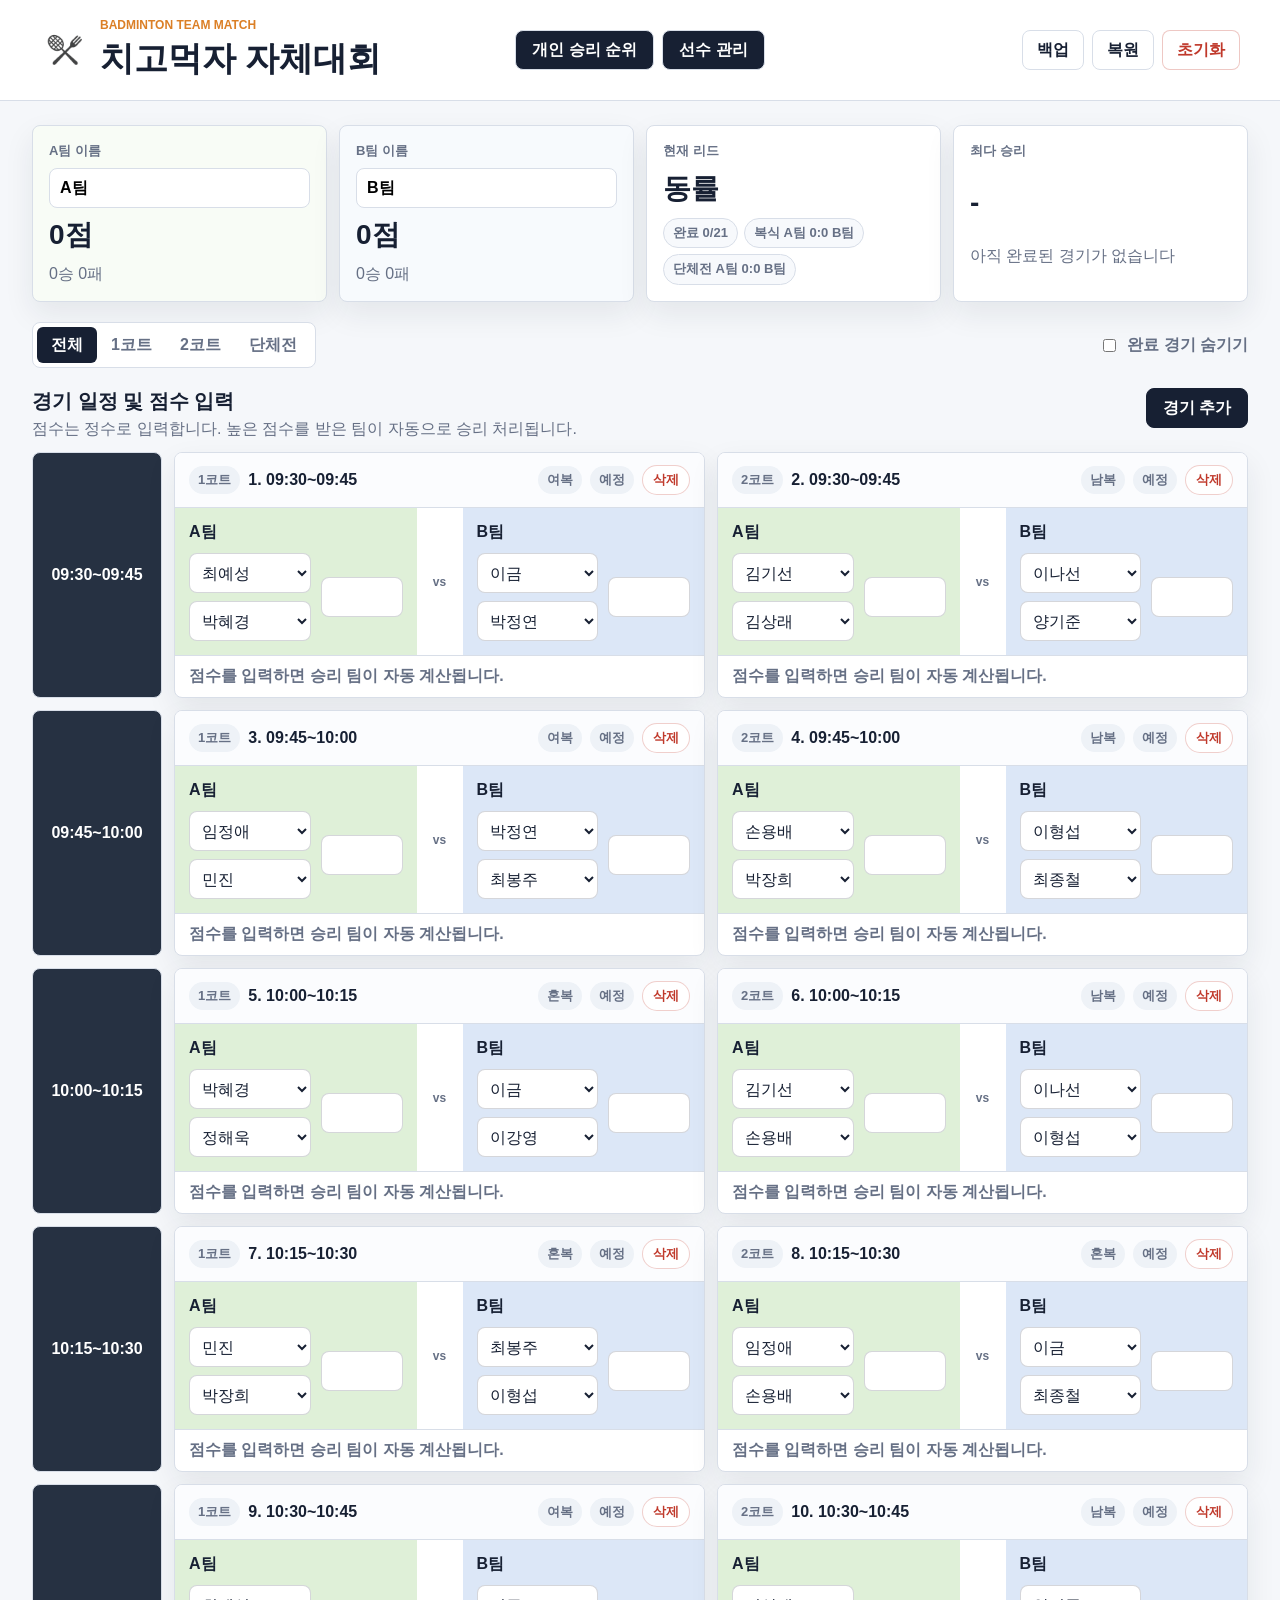
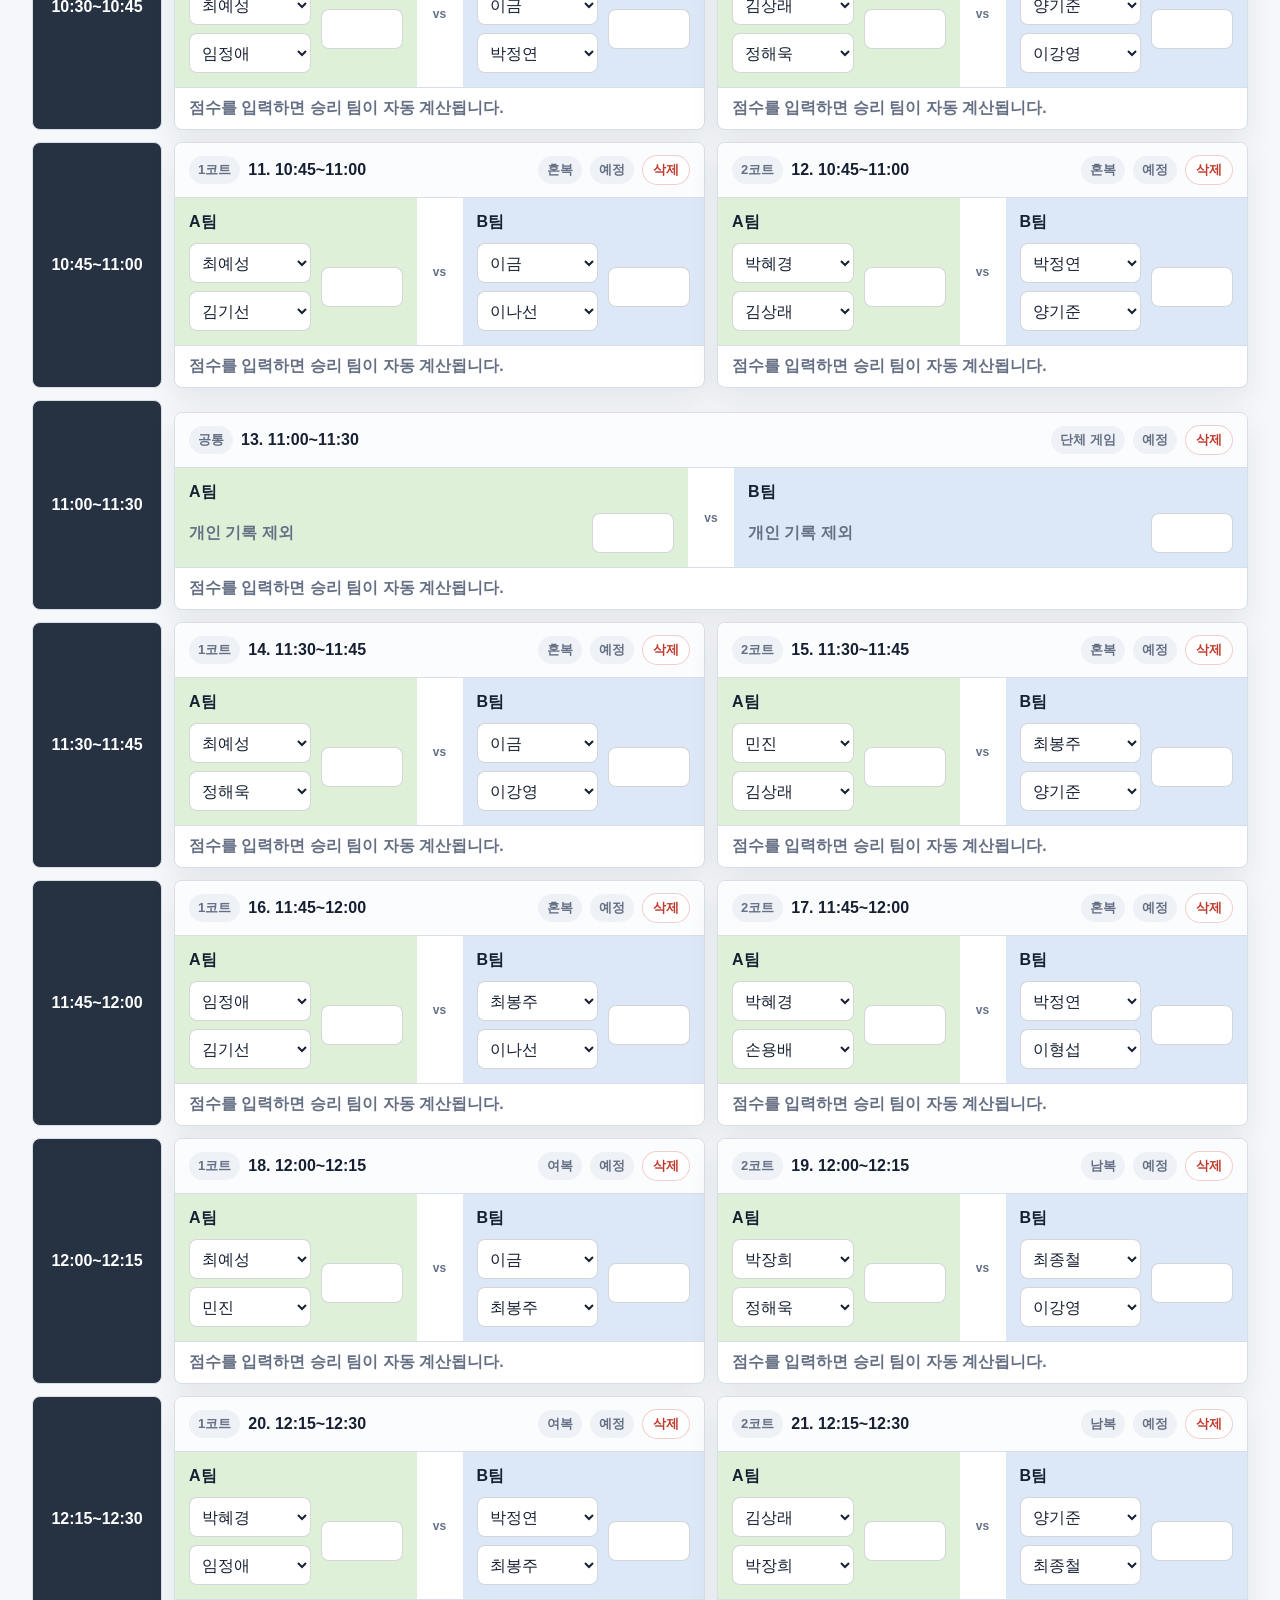
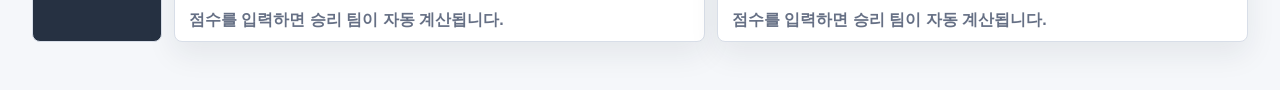
==== index.html @ 8991a635 "현재 리드 문구 수정" ====
<!doctype html>
<html lang="ko">
  <head>
    <meta charset="UTF-8" />
    <meta name="viewport" content="width=device-width, initial-scale=1.0" />
    <title>치고먹자 자체대회</title>
    <link rel="stylesheet" href="./styles.css" />
  </head>
  <body>
    <header class="app-header">
      <div class="brand-block">
        <img class="brand-logo" src="./assets/chigomeokja.png" alt="" />
        <div>
          <p class="eyebrow">Badminton Team Match</p>
          <h1>치고먹자 자체대회</h1>
        </div>
      </div>
      <nav class="header-nav" aria-label="보조 메뉴">
        <button type="button" class="nav-button" data-modal-target="rankingModal">개인 승리 순위</button>
        <button type="button" class="nav-button" data-modal-target="playersModal">선수 관리</button>
      </nav>
      <div class="header-actions">
        <button type="button" class="ghost-button" id="exportButton">백업</button>
        <label class="ghost-button file-button">
          복원
          <input type="file" id="importInput" accept="application/json" />
        </label>
        <button type="button" class="danger-button" id="resetButton">초기화</button>
      </div>
    </header>

    <main class="app-shell">
      <section class="summary-grid" aria-label="대회 요약">
        <article class="score-panel team-a">
          <label for="teamAName">A팀 이름</label>
          <input id="teamAName" class="team-name-input" type="text" />
          <strong id="teamAScore">0점</strong>
          <span id="teamARecord">0승 0패</span>
        </article>
        <article class="score-panel team-b">
          <label for="teamBName">B팀 이름</label>
          <input id="teamBName" class="team-name-input" type="text" />
          <strong id="teamBScore">0점</strong>
          <span id="teamBRecord">0승 0패</span>
        </article>
        <article class="score-panel">
          <span class="panel-label">현재 리드</span>
          <strong id="leaderText">동률</strong>
          <div class="lead-breakdown" id="leadBreakdown">
            <span id="completedText">완료 0/21</span>
            <span id="doublesText">복식 0:0</span>
            <span id="teamGameText">단체전 0:0</span>
          </div>
        </article>
        <article class="score-panel">
          <span class="panel-label">최다 승리</span>
          <strong id="topWinnerText">-</strong>
          <span id="topWinnerDetail">아직 완료된 경기가 없습니다</span>
        </article>
      </section>

      <section class="toolbar" aria-label="일정 필터">
        <div class="segmented-control" id="courtFilter">
          <button type="button" class="active" data-filter="all">전체</button>
          <button type="button" data-filter="1">1코트</button>
          <button type="button" data-filter="2">2코트</button>
          <button type="button" data-filter="team">단체전</button>
        </div>
        <label class="toggle-row">
          <input type="checkbox" id="hideCompleted" />
          완료 경기 숨기기
        </label>
      </section>

      <section class="match-section" aria-labelledby="matchTitle">
        <div class="section-heading section-heading-row">
          <div>
            <h2 id="matchTitle">경기 일정 및 점수 입력</h2>
            <p>점수는 정수로 입력합니다. 높은 점수를 받은 팀이 자동으로 승리 처리됩니다.</p>
          </div>
          <button type="button" class="primary-button" data-modal-target="addMatchModal">경기 추가</button>
        </div>
        <div id="matchList" class="match-list"></div>
      </section>
    </main>

    <div class="modal-backdrop" id="rankingModal" aria-hidden="true">
      <section class="modal-panel" role="dialog" aria-modal="true" aria-labelledby="rankingTitle">
        <div class="modal-header">
          <div>
            <h2 id="rankingTitle">개인 승리 순위</h2>
            <p>단체전은 개인 기록에 반영하지 않습니다.</p>
          </div>
          <button type="button" class="icon-button" data-modal-close aria-label="닫기">×</button>
        </div>
        <div class="ranking-sort-bar" aria-label="개인 승리 순위 정렬">
          <button type="button" class="rank-sort-chip active" data-rank-sort="wins">승 많은순</button>
          <button type="button" class="rank-sort-chip" data-rank-sort="played">출전 많은순</button>
          <button type="button" class="rank-sort-chip" data-rank-sort="losses">패 많은순</button>
          <button type="button" class="rank-sort-chip" data-rank-sort="name">이름순</button>
        </div>
        <div class="table-wrap">
          <table>
            <thead>
              <tr>
                <th>순위</th>
                <th>선수</th>
                <th>팀</th>
                <th>출전</th>
                <th>승</th>
                <th>패</th>
                <th>승률</th>
              </tr>
            </thead>
            <tbody id="playerRanking"></tbody>
          </table>
        </div>
      </section>
    </div>

    <div class="modal-backdrop" id="playersModal" aria-hidden="true">
      <section class="modal-panel" role="dialog" aria-modal="true" aria-labelledby="playersTitle">
        <div class="modal-header">
          <div>
            <h2 id="playersTitle">선수 이름 관리</h2>
            <p>이름을 수정하면 모든 경기 일정과 랭킹에 바로 반영됩니다.</p>
          </div>
          <button type="button" class="icon-button" data-modal-close aria-label="닫기">×</button>
        </div>
        <div id="playerEditor" class="player-editor"></div>
      </section>
    </div>

    <div class="modal-backdrop" id="addMatchModal" aria-hidden="true">
      <section class="modal-panel narrow" role="dialog" aria-modal="true" aria-labelledby="addMatchTitle">
        <div class="modal-header">
          <div>
            <h2 id="addMatchTitle">경기 추가</h2>
            <p>시간을 입력하면 대진표의 해당 시간 위치에 표시됩니다.</p>
          </div>
          <button type="button" class="icon-button" data-modal-close aria-label="닫기">×</button>
        </div>
        <form id="addMatchForm" class="add-match-form">
          <fieldset class="time-fieldset">
            <legend>경기 시간</legend>
            <label>
              시작 시
              <select id="newMatchStartHour"></select>
            </label>
            <label>
              시작 분
              <select id="newMatchStartMinute"></select>
            </label>
            <label>
              경기 시간
              <select id="newMatchDuration">
                <option value="15">15분</option>
                <option value="20">20분</option>
                <option value="30">30분</option>
                <option value="45">45분</option>
                <option value="60">60분</option>
              </select>
            </label>
          </fieldset>
          <label>
            경기 구분
            <select id="newMatchKind">
              <option value="doubles">복식 경기</option>
              <option value="team">단체전</option>
            </select>
          </label>
          <label id="newMatchCourtWrap">
            코트
            <select id="newMatchCourt">
              <option value="1">1코트</option>
              <option value="2">2코트</option>
            </select>
          </label>
          <label>
            경기 유형
            <select id="newMatchType">
              <option value="남복">남복</option>
              <option value="여복">여복</option>
              <option value="혼복">혼복</option>
            </select>
          </label>
          <div class="new-match-players" id="newMatchPlayers"></div>
          <div class="form-actions">
            <button type="button" class="ghost-button" data-modal-close>취소</button>
            <button type="submit" class="primary-button">추가</button>
          </div>
        </form>
      </section>
    </div>

    <template id="matchTemplate">
      <article class="match-card">
        <div class="match-meta">
          <span class="match-id"></span>
          <strong class="match-time"></strong>
          <span class="match-type"></span>
          <span class="match-status"></span>
          <button type="button" class="match-delete-button" aria-label="경기 삭제">삭제</button>
        </div>
        <div class="match-body">
          <div class="match-team team-a-side">
            <span class="team-label"></span>
            <div class="player-selects"></div>
            <input class="score-input" type="number" min="0" inputmode="numeric" aria-label="A팀 점수" />
          </div>
          <div class="versus">vs</div>
          <div class="match-team team-b-side">
            <span class="team-label"></span>
            <div class="player-selects"></div>
            <input class="score-input" type="number" min="0" inputmode="numeric" aria-label="B팀 점수" />
          </div>
        </div>
        <div class="match-result"></div>
      </article>
    </template>

    <script src="./app.js"></script>
  </body>
</html>
---- styles.css ----
:root {
  color-scheme: light;
  --bg: #f5f7fa;
  --surface: #ffffff;
  --line: #d8dee8;
  --text: #172033;
  --muted: #667085;
  --team-a: #dff0d8;
  --team-a-strong: #2d6a3f;
  --team-b: #dce7f7;
  --team-b-strong: #285f9c;
  --accent: #db7f26;
  --danger: #c0392b;
  --shadow: 0 12px 30px rgba(23, 32, 51, 0.08);
}

* {
  box-sizing: border-box;
}

body {
  margin: 0;
  background: var(--bg);
  color: var(--text);
  font-family:
    -apple-system, BlinkMacSystemFont, "Segoe UI", "Noto Sans KR", sans-serif;
}

button,
input,
select {
  font: inherit;
}

button {
  cursor: pointer;
}

.app-header {
  position: sticky;
  top: 0;
  z-index: 10;
  display: grid;
  grid-template-columns: minmax(220px, 1fr) auto minmax(220px, 1fr);
  align-items: center;
  gap: 20px;
  padding: 18px clamp(16px, 4vw, 40px);
  background: rgba(255, 255, 255, 0.94);
  border-bottom: 1px solid var(--line);
  backdrop-filter: blur(14px);
}

.eyebrow {
  margin: 0 0 4px;
  color: var(--accent);
  font-size: 12px;
  font-weight: 800;
  letter-spacing: 0;
  text-transform: uppercase;
}

.brand-block {
  display: flex;
  align-items: center;
  gap: 12px;
  min-width: 0;
}

.brand-logo {
  width: 48px;
  height: 48px;
  flex: 0 0 auto;
  object-fit: contain;
}

h1,
h2 {
  margin: 0;
  letter-spacing: 0;
}

h1 {
  font-size: clamp(22px, 4vw, 34px);
}

h2 {
  font-size: 20px;
}

.header-actions {
  display: flex;
  flex-wrap: wrap;
  gap: 8px;
  justify-content: flex-end;
}

.header-nav {
  display: inline-flex;
  gap: 8px;
  justify-content: center;
}

.primary-button,
.nav-button {
  display: inline-flex;
  align-items: center;
  justify-content: center;
  min-height: 40px;
  padding: 0 16px;
  border: 1px solid var(--line);
  border-radius: 8px;
  background: var(--text);
  color: #fff;
  font-weight: 800;
}

.primary-button {
  border: 1px solid var(--text);
}

.ghost-button,
.danger-button {
  display: inline-flex;
  align-items: center;
  justify-content: center;
  min-height: 40px;
  padding: 0 14px;
  border-radius: 8px;
  border: 1px solid var(--line);
  background: var(--surface);
  color: var(--text);
  font-weight: 700;
}

.danger-button {
  border-color: rgba(192, 57, 43, 0.28);
  color: var(--danger);
}

.file-button input {
  display: none;
}

.app-shell {
  width: min(1280px, 100%);
  margin: 0 auto;
  padding: 24px clamp(14px, 3vw, 32px) 48px;
}

.summary-grid {
  display: grid;
  grid-template-columns: repeat(4, minmax(0, 1fr));
  gap: 12px;
}

.score-panel {
  background: var(--surface);
  border: 1px solid var(--line);
  border-radius: 8px;
  box-shadow: var(--shadow);
}

.score-panel {
  display: grid;
  gap: 8px;
  padding: 16px;
}

.score-panel.team-a {
  background: linear-gradient(0deg, rgba(255, 255, 255, 0.78), rgba(255, 255, 255, 0.78)), var(--team-a);
}

.score-panel.team-b {
  background: linear-gradient(0deg, rgba(255, 255, 255, 0.78), rgba(255, 255, 255, 0.78)), var(--team-b);
}

.score-panel label,
.panel-label {
  color: var(--muted);
  font-size: 13px;
  font-weight: 800;
}

.score-panel strong {
  font-size: 28px;
}

.score-panel span {
  color: var(--muted);
  line-height: 1.45;
}

.lead-breakdown {
  display: flex;
  flex-wrap: wrap;
  gap: 6px;
}

.lead-breakdown span {
  display: inline-flex;
  align-items: center;
  min-height: 30px;
  padding: 0 9px;
  border: 1px solid var(--line);
  border-radius: 999px;
  background: #f7f9fc;
  color: var(--muted);
  font-size: 13px;
  font-weight: 900;
  white-space: nowrap;
}

.team-name-input {
  width: 100%;
  min-height: 40px;
  padding: 0 10px;
  border: 1px solid var(--line);
  border-radius: 8px;
  background: #fff;
  font-weight: 800;
}

.toolbar {
  display: flex;
  align-items: center;
  justify-content: space-between;
  gap: 12px;
  margin: 20px 0;
}

.segmented-control {
  display: inline-flex;
  padding: 4px;
  border: 1px solid var(--line);
  border-radius: 8px;
  background: var(--surface);
}

.segmented-control button {
  min-height: 36px;
  padding: 0 14px;
  border: 0;
  border-radius: 6px;
  background: transparent;
  color: var(--muted);
  font-weight: 800;
}

.segmented-control button.active {
  background: var(--text);
  color: #fff;
}

.toggle-row {
  display: inline-flex;
  align-items: center;
  gap: 8px;
  color: var(--muted);
  font-weight: 700;
}

.match-section {
  margin-top: 16px;
}

.section-heading {
  margin-bottom: 12px;
}

.section-heading-row {
  display: flex;
  align-items: flex-start;
  justify-content: space-between;
  gap: 16px;
}

.section-heading p {
  margin: 4px 0 0;
  color: var(--muted);
}

.match-list {
  display: grid;
  gap: 12px;
}

.time-group {
  display: grid;
  grid-template-columns: 130px minmax(0, 1fr);
  gap: 12px;
  align-items: stretch;
}

.time-heading {
  display: flex;
  align-items: center;
  justify-content: center;
  min-height: 100%;
  padding: 12px;
  border: 1px solid var(--line);
  border-radius: 8px;
  background: #263142;
  color: #fff;
  font-weight: 900;
  text-align: center;
}

.court-grid {
  display: grid;
  grid-template-columns: repeat(2, minmax(0, 1fr));
  gap: 12px;
}

.court-slot {
  display: grid;
  gap: 12px;
  align-content: start;
}

.span-courts {
  grid-column: 1 / -1;
}

.match-card {
  overflow: hidden;
  background: var(--surface);
  border: 1px solid var(--line);
  border-radius: 8px;
  box-shadow: var(--shadow);
}

.match-meta {
  display: flex;
  align-items: center;
  gap: 8px;
  padding: 12px 14px;
  border-bottom: 1px solid var(--line);
  background: #fbfcfe;
}

.match-id,
.match-type,
.match-status {
  display: inline-flex;
  align-items: center;
  min-height: 28px;
  padding: 0 9px;
  border-radius: 999px;
  background: #eef2f7;
  color: var(--muted);
  font-size: 13px;
  font-weight: 800;
}

.match-time {
  margin-right: auto;
  min-width: 0;
}

.match-status.done {
  background: #e8f5ed;
  color: #217345;
}

.match-status.tie {
  background: #fff3d6;
  color: #8b5b00;
}

.match-delete-button {
  min-height: 30px;
  padding: 0 10px;
  border: 1px solid rgba(192, 57, 43, 0.24);
  border-radius: 999px;
  background: #fff;
  color: var(--danger);
  font-size: 13px;
  font-weight: 900;
}

.match-body {
  display: grid;
  grid-template-columns: minmax(0, 1fr) auto minmax(0, 1fr);
  align-items: stretch;
}

.match-team {
  display: grid;
  grid-template-columns: minmax(0, 1fr) 82px;
  gap: 10px;
  align-items: center;
  padding: 14px;
}

.team-a-side {
  background: var(--team-a);
}

.team-b-side {
  background: var(--team-b);
}

.team-label {
  grid-column: 1 / -1;
  font-weight: 900;
}

.player-selects {
  display: grid;
  grid-template-columns: 1fr;
  gap: 8px;
}

.player-selects.empty {
  color: var(--muted);
  font-weight: 700;
}

select,
.score-input,
.player-name-input {
  width: 100%;
  min-height: 40px;
  border: 1px solid rgba(23, 32, 51, 0.18);
  border-radius: 8px;
  background: #fff;
  color: var(--text);
}

select {
  padding: 0 8px;
  min-width: 0;
}

.score-input {
  padding: 0 8px;
  text-align: center;
  font-size: 19px;
  font-weight: 900;
}

.versus {
  display: grid;
  place-items: center;
  min-width: 46px;
  background: #fff;
  color: var(--muted);
  font-size: 12px;
  font-weight: 900;
}

.match-result {
  padding: 10px 14px;
  border-top: 1px solid var(--line);
  color: var(--muted);
  font-weight: 800;
}

.table-wrap {
  overflow-x: auto;
}

table {
  width: 100%;
  border-collapse: collapse;
}

th,
td {
  padding: 10px 8px;
  border-bottom: 1px solid var(--line);
  text-align: left;
  white-space: nowrap;
}

th {
  color: var(--muted);
  font-size: 13px;
}

.player-editor {
  display: grid;
  gap: 10px;
}

.player-editor-heading,
.player-pair-row {
  display: grid;
  grid-template-columns: minmax(0, 1fr) minmax(0, 1fr) 38px;
  gap: 10px;
  align-items: center;
}

.player-editor-heading h3 {
  margin: 0;
  font-size: 16px;
}

.player-control {
  display: grid;
  grid-template-columns: minmax(0, 1fr) auto;
  gap: 8px;
  align-items: center;
}

.player-control.empty {
  min-height: 40px;
  padding: 0 10px;
  border: 1px dashed var(--line);
  border-radius: 8px;
  color: var(--muted);
  font-weight: 700;
}

.gender-radio-group {
  display: flex;
  gap: 4px;
  padding: 3px;
  border: 1px solid var(--line);
  border-radius: 8px;
  background: #f7f9fc;
}

.gender-radio {
  position: relative;
  display: inline-flex;
  align-items: center;
  justify-content: center;
  min-width: 38px;
  min-height: 32px;
  border-radius: 6px;
  color: var(--muted);
  font-size: 13px;
  font-weight: 900;
}

.gender-radio input {
  position: absolute;
  inset: 0;
  opacity: 0;
  cursor: pointer;
}

.gender-radio.checked {
  background: var(--text);
  color: #fff;
}

.player-name-input {
  padding: 0 10px;
}

.round-action-button {
  display: inline-flex;
  align-items: center;
  justify-content: center;
  width: 34px;
  height: 34px;
  border: 1px solid var(--line);
  border-radius: 999px;
  background: var(--text);
  color: #fff;
  font-size: 22px;
  font-weight: 700;
  line-height: 1;
}

.round-action-button.delete {
  background: #fff;
  color: var(--danger);
  border-color: rgba(192, 57, 43, 0.32);
}

.winner-a .team-a-side,
.winner-b .team-b-side {
  box-shadow: inset 0 0 0 3px rgba(219, 127, 38, 0.7);
}

.modal-backdrop {
  position: fixed;
  inset: 0;
  z-index: 30;
  display: none;
  align-items: center;
  justify-content: center;
  padding: 20px;
  background: rgba(23, 32, 51, 0.48);
}

.modal-backdrop.open {
  display: flex;
}

.modal-panel {
  width: min(1040px, 100%);
  max-height: min(760px, calc(100vh - 40px));
  overflow: auto;
  padding: 18px;
  border: 1px solid var(--line);
  border-radius: 8px;
  background: var(--surface);
  box-shadow: 0 24px 80px rgba(23, 32, 51, 0.28);
}

.modal-panel.narrow {
  width: min(620px, 100%);
}

.modal-header {
  display: flex;
  align-items: flex-start;
  justify-content: space-between;
  gap: 16px;
  margin-bottom: 14px;
}

.modal-header p {
  margin: 4px 0 0;
  color: var(--muted);
}

.ranking-sort-bar {
  display: flex;
  flex-wrap: wrap;
  gap: 8px;
  margin-bottom: 14px;
}

.rank-sort-chip {
  display: inline-flex;
  align-items: center;
  justify-content: center;
  min-height: 44px;
  padding: 0 14px;
  border: 1px solid var(--line);
  border-radius: 8px;
  background: #fff;
  color: var(--muted);
  font-weight: 900;
}

.rank-sort-chip.active {
  border-color: var(--text);
  background: var(--text);
  color: #fff;
}

.icon-button {
  display: inline-flex;
  align-items: center;
  justify-content: center;
  width: 40px;
  height: 40px;
  flex: 0 0 auto;
  border: 1px solid var(--line);
  border-radius: 8px;
  background: #fff;
  color: var(--text);
  font-size: 26px;
  font-weight: 500;
  line-height: 1;
}

.add-match-form {
  display: grid;
  gap: 14px;
}

.add-match-form label {
  display: grid;
  gap: 6px;
  color: var(--muted);
  font-size: 13px;
  font-weight: 900;
}

.time-fieldset {
  display: grid;
  grid-template-columns: repeat(3, minmax(0, 1fr));
  gap: 10px;
  margin: 0;
  padding: 12px;
  border: 1px solid var(--line);
  border-radius: 8px;
}

.time-fieldset legend {
  padding: 0 6px;
  color: var(--muted);
  font-size: 13px;
  font-weight: 900;
}

.add-match-form input,
.add-match-form select {
  min-height: 42px;
  padding: 0 10px;
}

.new-match-players {
  display: grid;
  gap: 12px;
  color: var(--muted);
  font-weight: 800;
}

.new-match-player-group {
  display: grid;
  grid-template-columns: 70px minmax(0, 1fr) minmax(0, 1fr);
  gap: 8px;
  align-items: center;
}

.new-match-player-group strong {
  color: var(--text);
}

.form-actions {
  display: flex;
  justify-content: flex-end;
  gap: 8px;
  padding-top: 4px;
}

@media (max-width: 980px) {
  .app-header,
  .toolbar {
    align-items: stretch;
    flex-direction: column;
  }

  .header-actions {
    justify-content: flex-start;
  }

  .header-nav {
    justify-content: flex-start;
  }

  .brand-logo {
    width: 42px;
    height: 42px;
  }

  .section-heading-row {
    align-items: stretch;
    flex-direction: column;
  }

  .summary-grid {
    grid-template-columns: 1fr;
  }

  .match-body {
    grid-template-columns: 1fr;
  }

  .court-grid {
    grid-template-columns: 1fr;
  }

  .versus {
    min-height: 32px;
  }
}

@media (max-width: 640px) {
  .segmented-control {
    display: grid;
    grid-template-columns: repeat(2, minmax(0, 1fr));
    width: 100%;
  }

  .match-meta {
    align-items: flex-start;
    flex-wrap: wrap;
  }

  .match-time {
    width: 100%;
  }

  .match-team {
    grid-template-columns: 1fr;
  }

  .player-selects {
    grid-template-columns: 1fr;
  }

  .player-editor-heading,
  .player-pair-row,
  .player-control {
    grid-template-columns: 1fr;
  }

  .gender-radio-group {
    width: max-content;
  }

  .new-match-player-group {
    grid-template-columns: 1fr;
  }

  .time-fieldset {
    grid-template-columns: 1fr;
  }

  .time-group {
    grid-template-columns: 1fr;
  }

  .time-heading {
    min-height: 44px;
  }

  .court-grid {
    grid-template-columns: 1fr;
  }
}
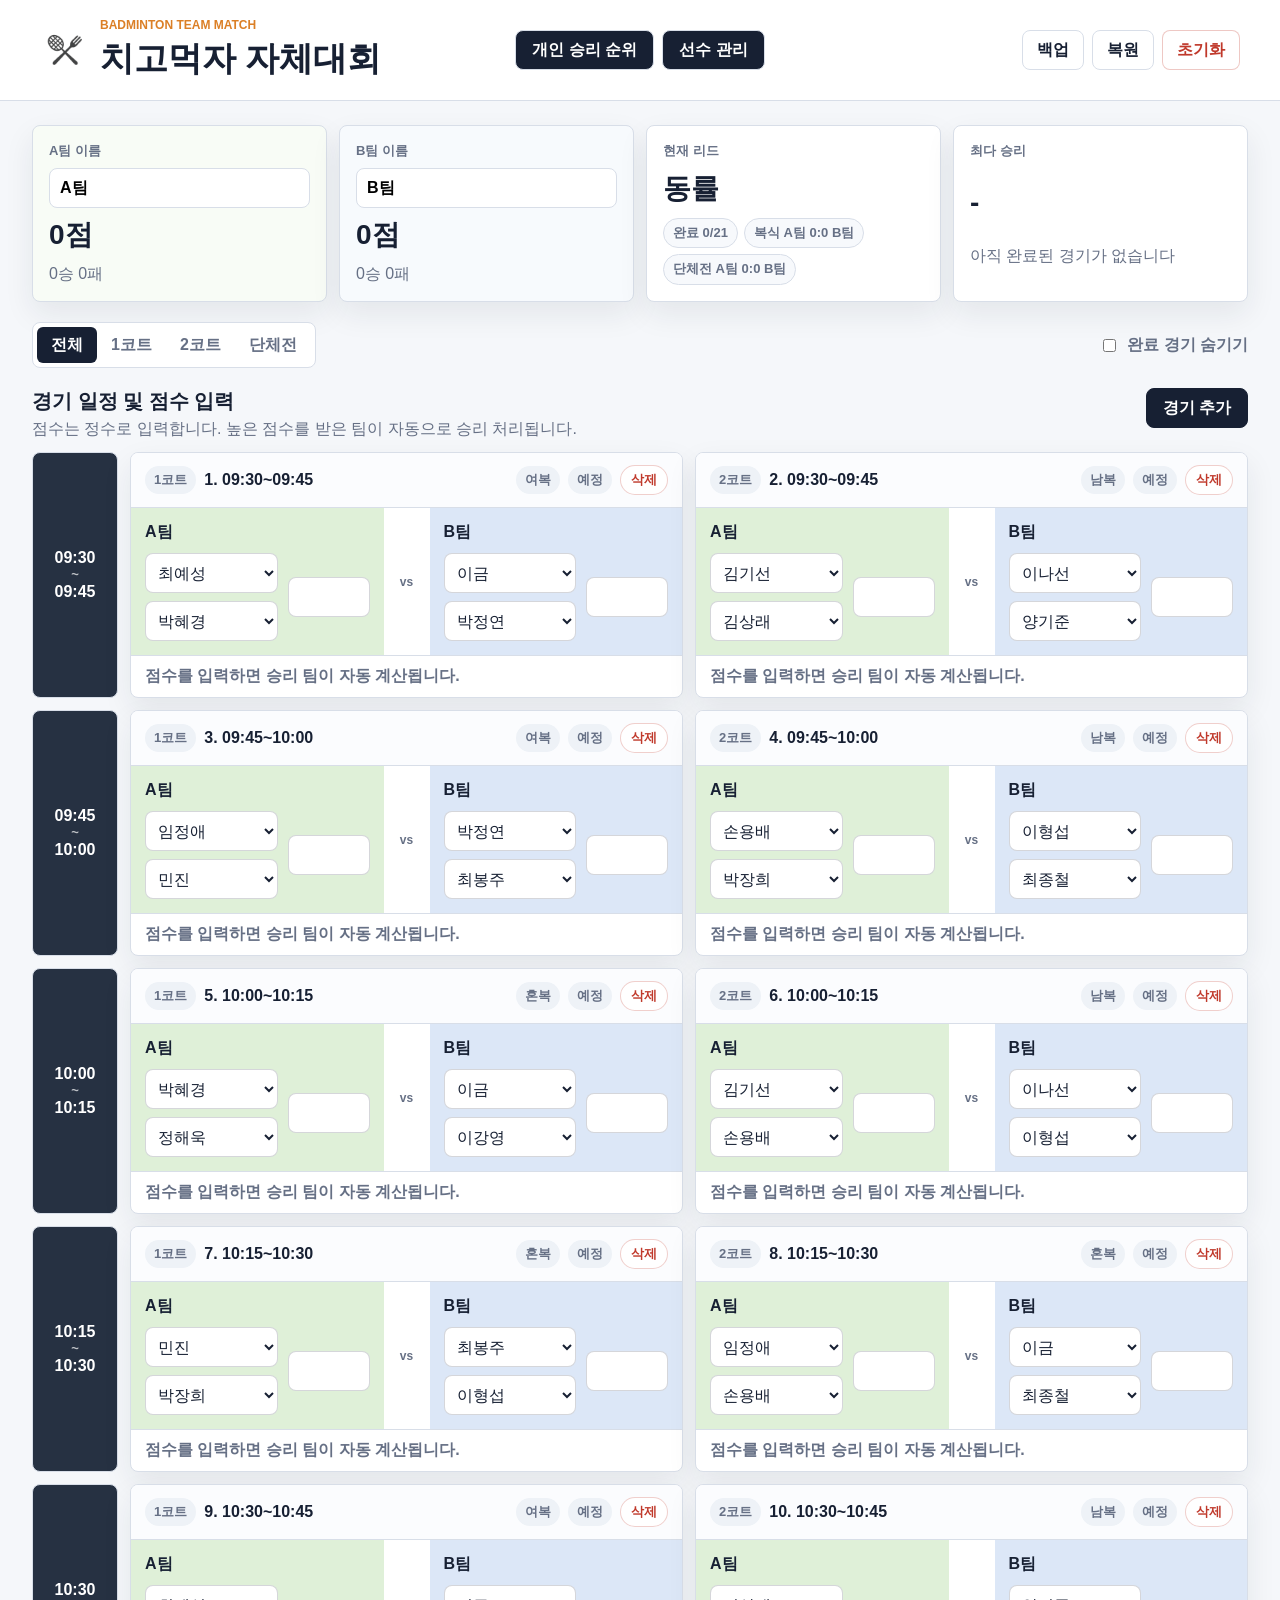
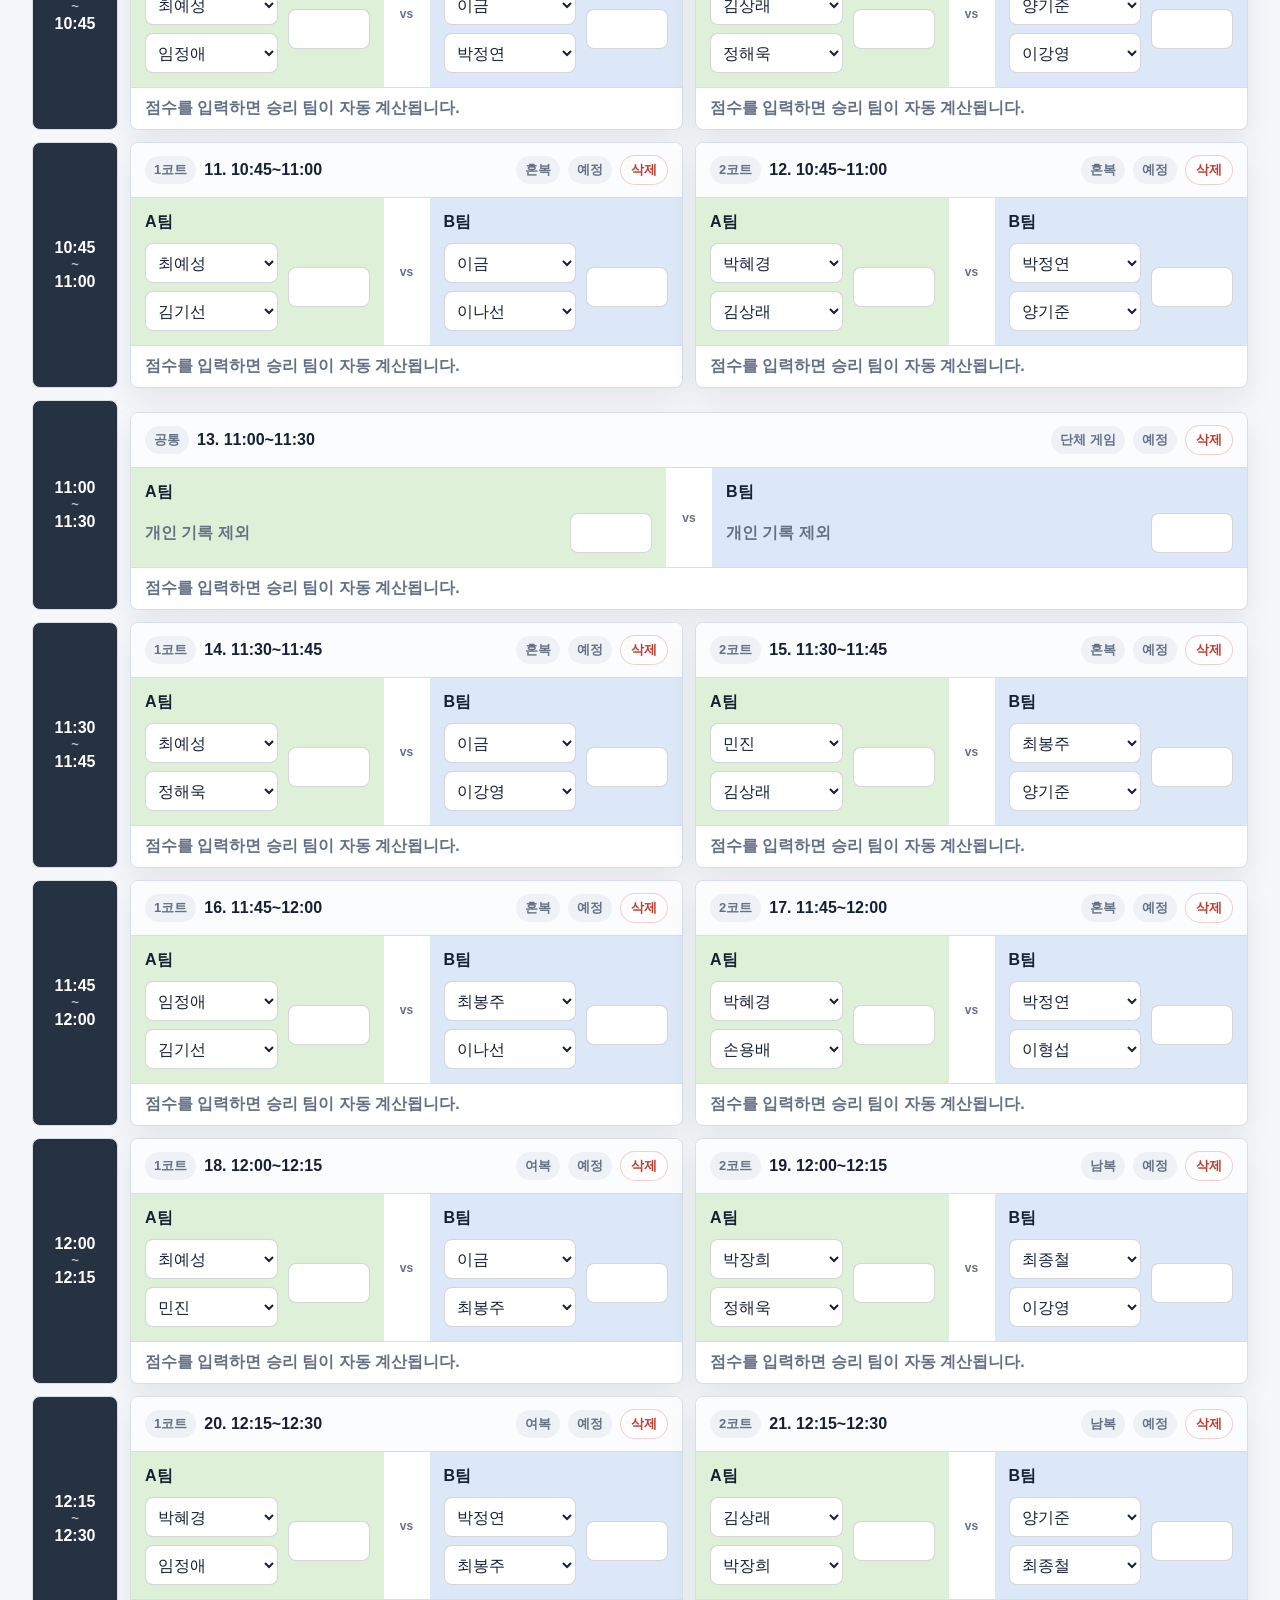
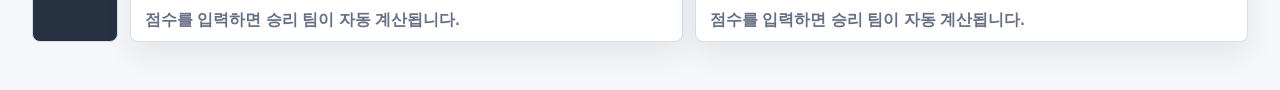
==== commit 98461432: "모바일 버전 수정" ====
--- a/index.html
+++ b/index.html
@@ -20,12 +20,24 @@
         <button type="button" class="nav-button" data-modal-target="playersModal">선수 관리</button>
       </nav>
       <div class="header-actions">
-        <button type="button" class="ghost-button" id="exportButton">백업</button>
-        <label class="ghost-button file-button">
-          복원
-          <input type="file" id="importInput" accept="application/json" />
-        </label>
-        <button type="button" class="danger-button" id="resetButton">초기화</button>
+        <button
+          type="button"
+          class="menu-button"
+          id="actionsMenuButton"
+          aria-label="관리 메뉴 열기"
+          aria-expanded="false"
+          aria-controls="actionsMenu"
+        >
+          ☰
+        </button>
+        <div class="action-menu" id="actionsMenu">
+          <button type="button" class="ghost-button" id="exportButton">백업</button>
+          <label class="ghost-button file-button">
+            복원
+            <input type="file" id="importInput" accept="application/json" />
+          </label>
+          <button type="button" class="danger-button" id="resetButton">초기화</button>
+        </div>
       </div>
     </header>
 
--- a/styles.css
+++ b/styles.css
@@ -88,10 +88,33 @@
 }
 
 .header-actions {
+  position: relative;
   display: flex;
   flex-wrap: wrap;
   gap: 8px;
   justify-content: flex-end;
+}
+
+.action-menu {
+  display: flex;
+  flex-wrap: wrap;
+  gap: 8px;
+  justify-content: flex-end;
+}
+
+.menu-button {
+  display: none;
+  align-items: center;
+  justify-content: center;
+  width: 44px;
+  height: 44px;
+  border: 1px solid var(--line);
+  border-radius: 8px;
+  background: var(--surface);
+  color: var(--text);
+  font-size: 24px;
+  font-weight: 900;
+  line-height: 1;
 }
 
 .header-nav {
@@ -286,23 +309,34 @@
 
 .time-group {
   display: grid;
-  grid-template-columns: 130px minmax(0, 1fr);
+  grid-template-columns: 86px minmax(0, 1fr);
   gap: 12px;
   align-items: stretch;
 }
 
 .time-heading {
   display: flex;
+  flex-direction: column;
   align-items: center;
   justify-content: center;
   min-height: 100%;
-  padding: 12px;
+  padding: 10px 6px;
   border: 1px solid var(--line);
   border-radius: 8px;
   background: #263142;
   color: #fff;
   font-weight: 900;
+  line-height: 1.15;
   text-align: center;
+}
+
+.time-heading span {
+  display: inline-block;
+}
+
+.time-separator {
+  color: rgba(255, 255, 255, 0.7);
+  font-size: 13px;
 }
 
 .court-grid {
@@ -723,18 +757,73 @@
 }
 
 @media (max-width: 980px) {
-  .app-header,
+  .app-header {
+    grid-template-columns: minmax(0, 1fr) auto;
+    align-items: center;
+    gap: 12px;
+  }
+
+  .brand-block {
+    grid-column: 1;
+    grid-row: 1;
+    min-width: 0;
+  }
+
   .toolbar {
     align-items: stretch;
     flex-direction: column;
   }
 
   .header-actions {
-    justify-content: flex-start;
+    grid-column: 2;
+    grid-row: 1;
+    justify-content: flex-end;
+    align-self: center;
+    justify-self: end;
+  }
+
+  .menu-button {
+    display: inline-flex;
+  }
+
+  .action-menu {
+    position: absolute;
+    top: calc(100% + 8px);
+    right: 0;
+    z-index: 40;
+    display: none;
+    width: min(220px, calc(100vw - 28px));
+    padding: 8px;
+    border: 1px solid var(--line);
+    border-radius: 8px;
+    background: var(--surface);
+    box-shadow: var(--shadow);
+  }
+
+  .action-menu.open {
+    display: grid;
+    gap: 8px;
   }
 
   .header-nav {
-    justify-content: flex-start;
+    grid-column: 1 / -1;
+    grid-row: 2;
+    display: grid;
+    grid-template-columns: repeat(2, minmax(0, 1fr));
+    justify-content: stretch;
+  }
+
+  .nav-button,
+  .ghost-button,
+  .danger-button {
+    width: 100%;
+    min-width: 0;
+    white-space: nowrap;
+  }
+
+  .action-menu .ghost-button,
+  .action-menu .danger-button {
+    justify-content: center;
   }
 
   .brand-logo {
@@ -748,11 +837,7 @@
   }
 
   .summary-grid {
-    grid-template-columns: 1fr;
-  }
-
-  .match-body {
-    grid-template-columns: 1fr;
+    grid-template-columns: repeat(2, minmax(0, 1fr));
   }
 
   .court-grid {
@@ -765,12 +850,28 @@
 }
 
 @media (max-width: 640px) {
+  .app-header {
+    padding: 14px;
+  }
+
+  .nav-button,
+  .ghost-button,
+  .danger-button {
+    min-height: 42px;
+    padding: 0 8px;
+    font-size: 14px;
+  }
+
   .segmented-control {
     display: grid;
     grid-template-columns: repeat(2, minmax(0, 1fr));
     width: 100%;
   }
 
+  .summary-grid {
+    grid-template-columns: 1fr;
+  }
+
   .match-meta {
     align-items: flex-start;
     flex-wrap: wrap;
@@ -807,14 +908,39 @@
   }
 
   .time-group {
-    grid-template-columns: 1fr;
+    grid-template-columns: 74px minmax(0, 1fr);
   }
 
   .time-heading {
-    min-height: 44px;
+    min-height: 100%;
+    padding: 10px 6px;
   }
 
   .court-grid {
     grid-template-columns: 1fr;
   }
-}
+
+  .match-body {
+    grid-template-columns: minmax(0, 1fr) 30px minmax(0, 1fr);
+  }
+
+  .match-team {
+    grid-template-columns: minmax(0, 1fr);
+    padding: 12px;
+  }
+
+  .match-team select,
+  .match-team .score-input {
+    min-height: 38px;
+    font-size: 14px;
+  }
+
+  .score-input {
+    text-align: left;
+  }
+
+  .versus {
+    min-width: 30px;
+    min-height: auto;
+  }
+}
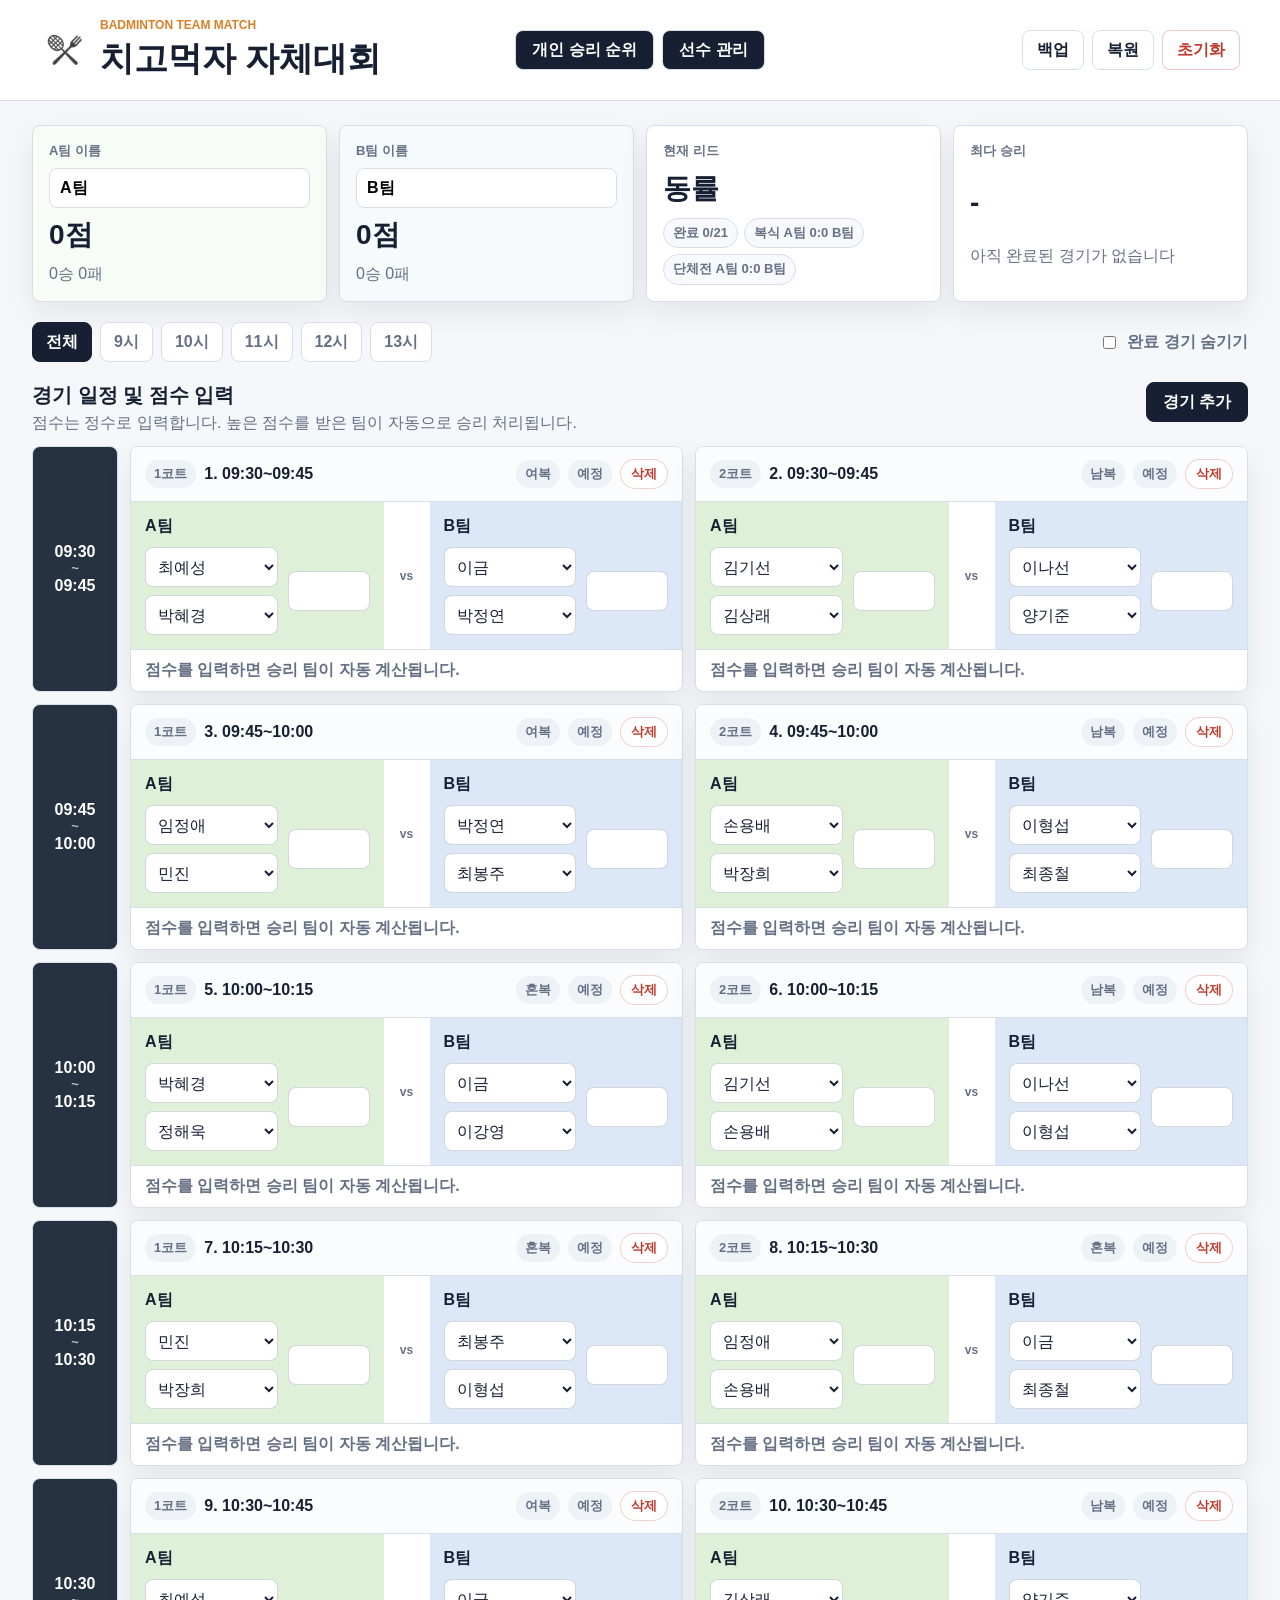
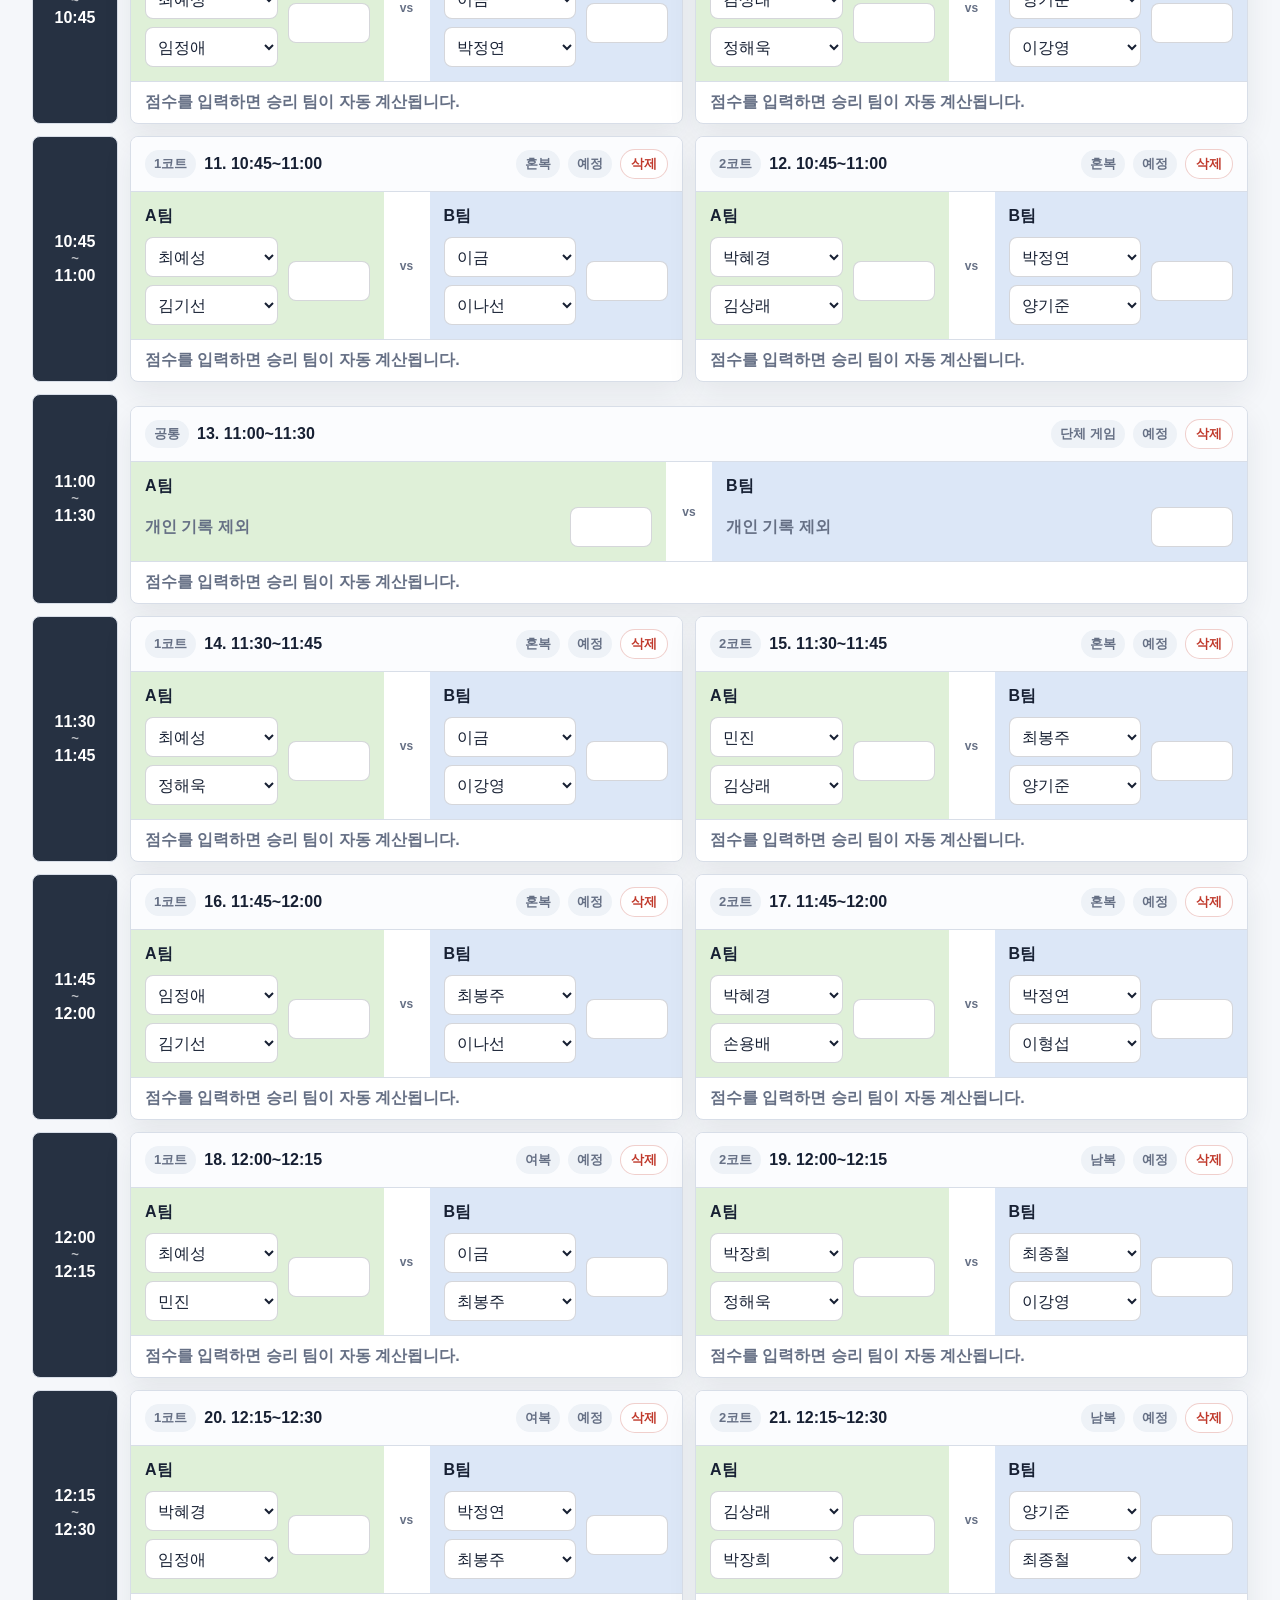
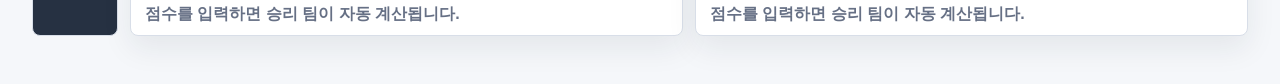
==== commit 2f144102: "필터링 수정 및 하나의 파일로 합친 버전추가" ====
--- a/index.html
+++ b/index.html
@@ -4,7 +4,7 @@
     <meta charset="UTF-8" />
     <meta name="viewport" content="width=device-width, initial-scale=1.0" />
     <title>치고먹자 자체대회</title>
-    <link rel="stylesheet" href="./styles.css" />
+    <link rel="stylesheet" href="./styles.css?v=20260619-1" />
   </head>
   <body>
     <header class="app-header">
@@ -72,11 +72,31 @@
       </section>
 
       <section class="toolbar" aria-label="일정 필터">
-        <div class="segmented-control" id="courtFilter">
-          <button type="button" class="active" data-filter="all">전체</button>
-          <button type="button" data-filter="1">1코트</button>
-          <button type="button" data-filter="2">2코트</button>
-          <button type="button" data-filter="team">단체전</button>
+        <div class="time-filter" id="timeFilter" aria-label="시간대 필터">
+          <label class="time-filter-chip">
+            <input type="checkbox" value="all" checked />
+            전체
+          </label>
+          <label class="time-filter-chip">
+            <input type="checkbox" value="9" />
+            9시
+          </label>
+          <label class="time-filter-chip">
+            <input type="checkbox" value="10" />
+            10시
+          </label>
+          <label class="time-filter-chip">
+            <input type="checkbox" value="11" />
+            11시
+          </label>
+          <label class="time-filter-chip">
+            <input type="checkbox" value="12" />
+            12시
+          </label>
+          <label class="time-filter-chip">
+            <input type="checkbox" value="13" />
+            13시
+          </label>
         </div>
         <label class="toggle-row">
           <input type="checkbox" id="hideCompleted" />
@@ -231,6 +251,6 @@
       </article>
     </template>
 
-    <script src="./app.js"></script>
+    <script src="./app.js?v=20260619-1"></script>
   </body>
 </html>
--- a/styles.css
+++ b/styles.css
@@ -251,25 +251,35 @@
   margin: 20px 0;
 }
 
-.segmented-control {
-  display: inline-flex;
-  padding: 4px;
+.time-filter {
+  display: inline-flex;
+  flex-wrap: wrap;
+  gap: 8px;
+}
+
+.time-filter-chip {
+  position: relative;
+  display: inline-flex;
+  align-items: center;
+  justify-content: center;
+  min-height: 40px;
+  padding: 0 13px;
   border: 1px solid var(--line);
   border-radius: 8px;
   background: var(--surface);
-}
-
-.segmented-control button {
-  min-height: 36px;
-  padding: 0 14px;
-  border: 0;
-  border-radius: 6px;
-  background: transparent;
-  color: var(--muted);
-  font-weight: 800;
-}
-
-.segmented-control button.active {
+  color: var(--muted);
+  font-weight: 900;
+}
+
+.time-filter-chip input {
+  position: absolute;
+  inset: 0;
+  opacity: 0;
+  cursor: pointer;
+}
+
+.time-filter-chip.checked {
+  border-color: var(--text);
   background: var(--text);
   color: #fff;
 }
@@ -862,9 +872,9 @@
     font-size: 14px;
   }
 
-  .segmented-control {
+  .time-filter {
     display: grid;
-    grid-template-columns: repeat(2, minmax(0, 1fr));
+    grid-template-columns: repeat(3, minmax(0, 1fr));
     width: 100%;
   }
 
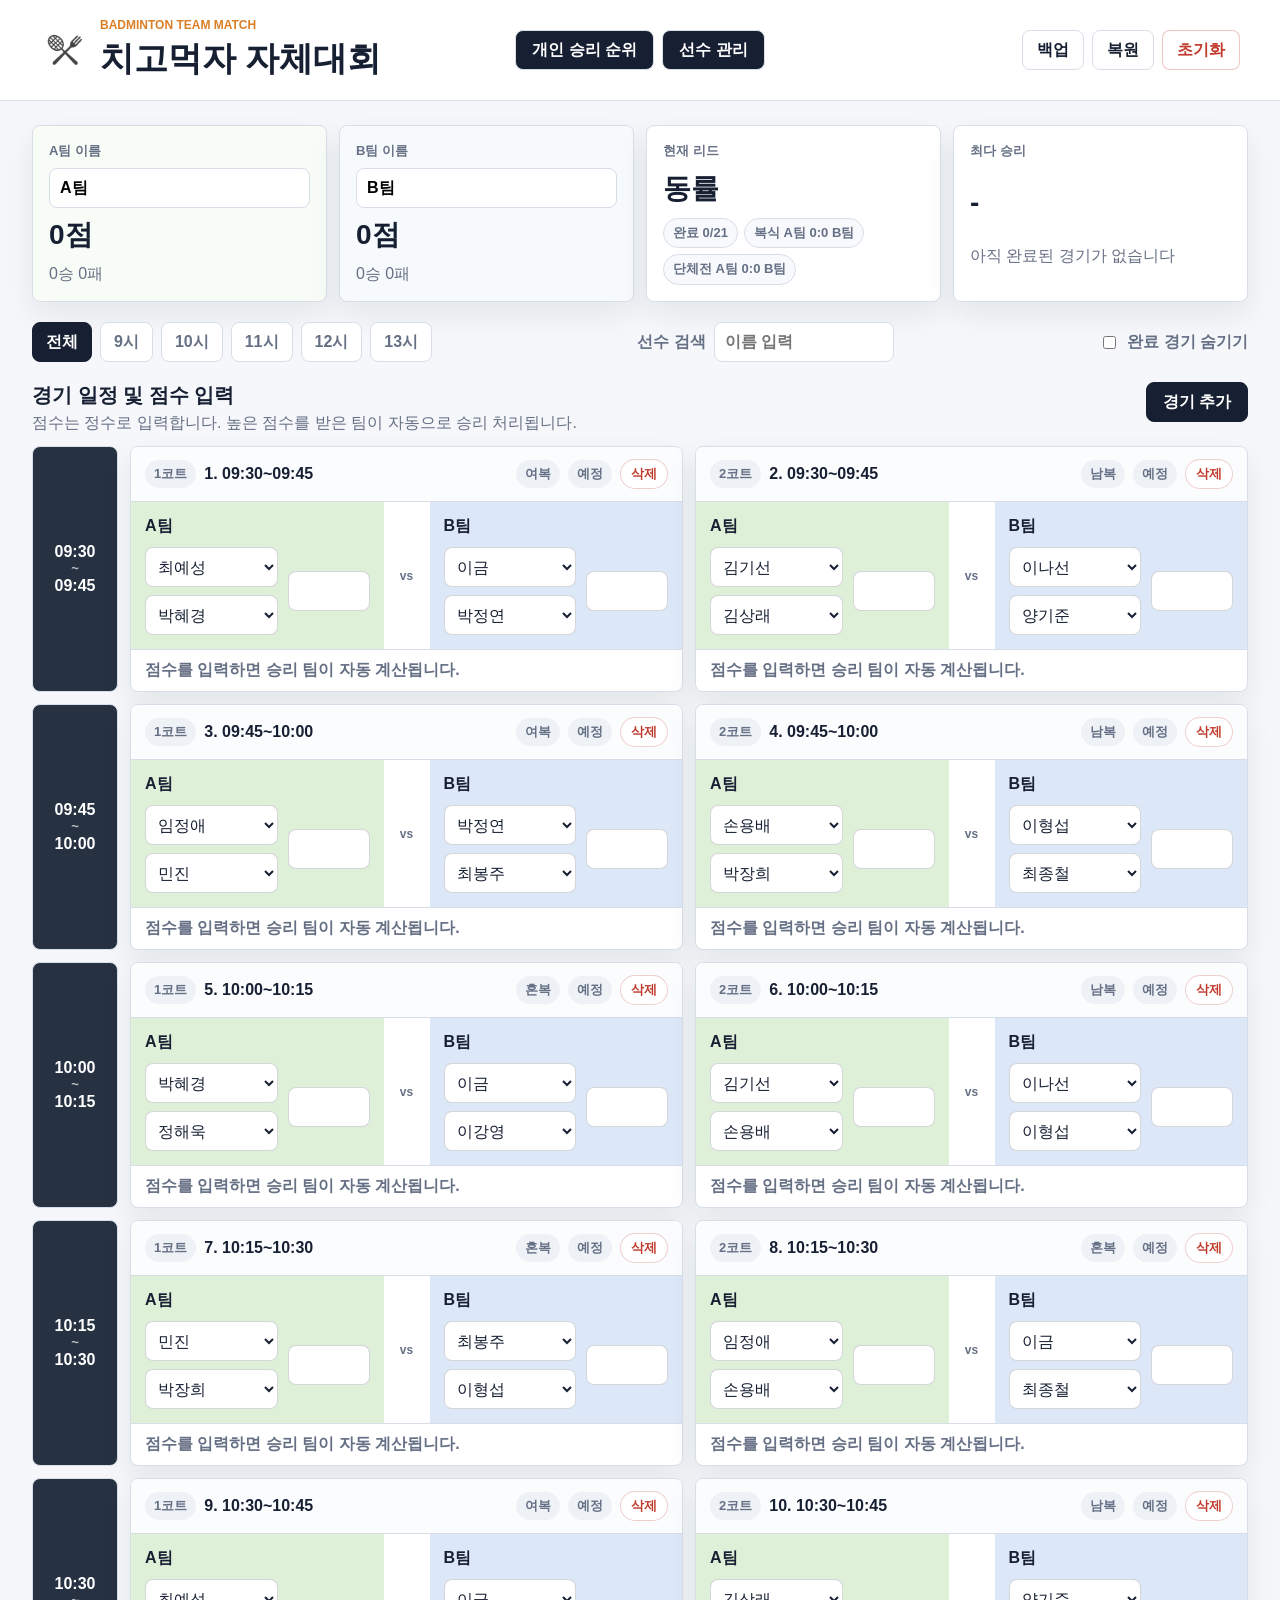
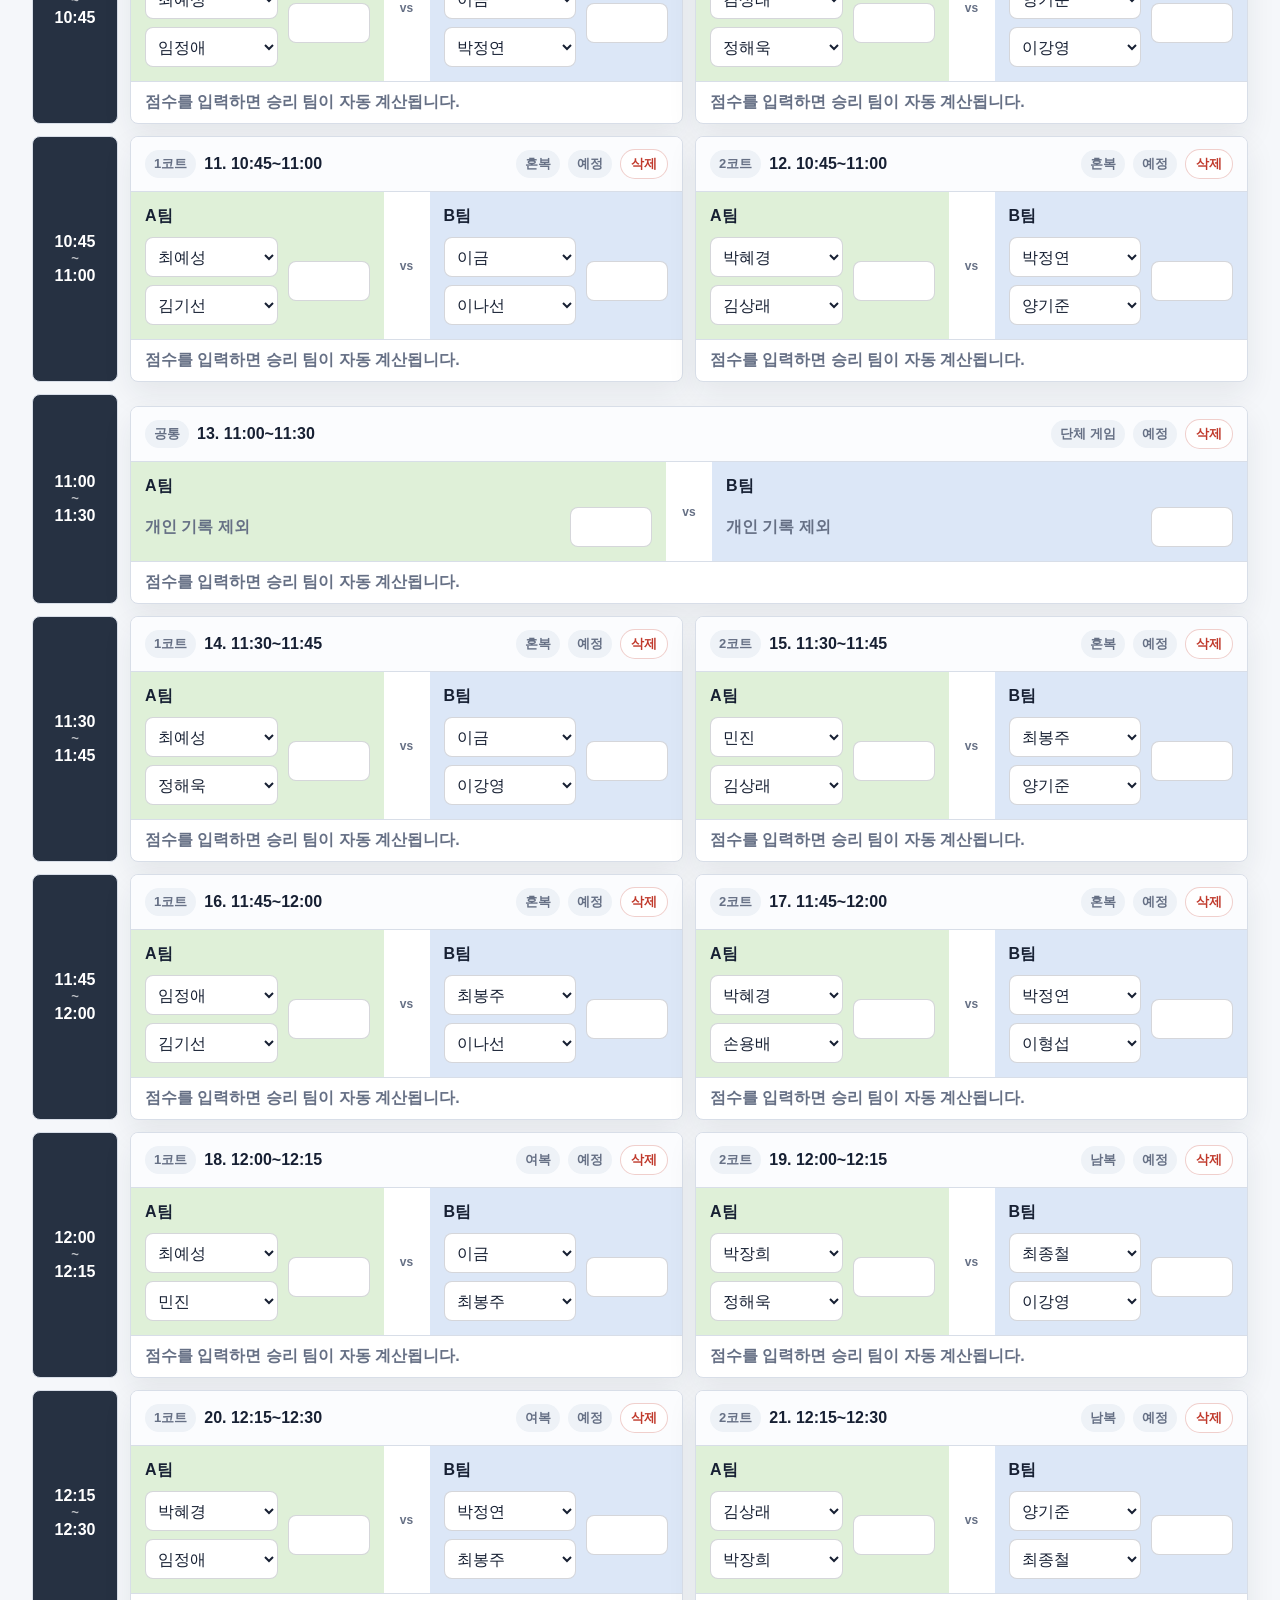
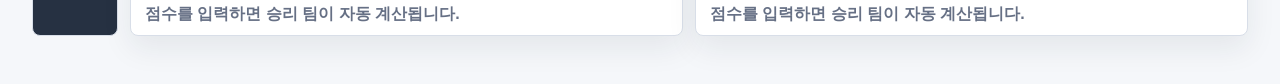
==== commit 4fc5bf5b: "선수이름 필터 추가" ====
--- a/index.html
+++ b/index.html
@@ -4,7 +4,7 @@
     <meta charset="UTF-8" />
     <meta name="viewport" content="width=device-width, initial-scale=1.0" />
     <title>치고먹자 자체대회</title>
-    <link rel="stylesheet" href="./styles.css?v=20260619-1" />
+    <link rel="stylesheet" href="./styles.css?v=20260619-2" />
   </head>
   <body>
     <header class="app-header">
@@ -98,6 +98,10 @@
             13시
           </label>
         </div>
+        <label class="player-search">
+          선수 검색
+          <input type="search" id="playerSearch" placeholder="이름 입력" autocomplete="off" />
+        </label>
         <label class="toggle-row">
           <input type="checkbox" id="hideCompleted" />
           완료 경기 숨기기
@@ -251,6 +255,6 @@
       </article>
     </template>
 
-    <script src="./app.js?v=20260619-1"></script>
+    <script src="./app.js?v=20260619-2"></script>
   </body>
 </html>
--- a/styles.css
+++ b/styles.css
@@ -292,6 +292,24 @@
   font-weight: 700;
 }
 
+.player-search {
+  display: inline-grid;
+  grid-template-columns: auto 180px;
+  align-items: center;
+  gap: 8px;
+  color: var(--muted);
+  font-weight: 800;
+}
+
+.player-search input {
+  min-height: 40px;
+  padding: 0 10px;
+  border: 1px solid var(--line);
+  border-radius: 8px;
+  background: var(--surface);
+  color: var(--text);
+}
+
 .match-section {
   margin-top: 16px;
 }
@@ -878,6 +896,14 @@
     width: 100%;
   }
 
+  .player-search {
+    grid-template-columns: 1fr;
+  }
+
+  .player-search input {
+    width: 100%;
+  }
+
   .summary-grid {
     grid-template-columns: 1fr;
   }
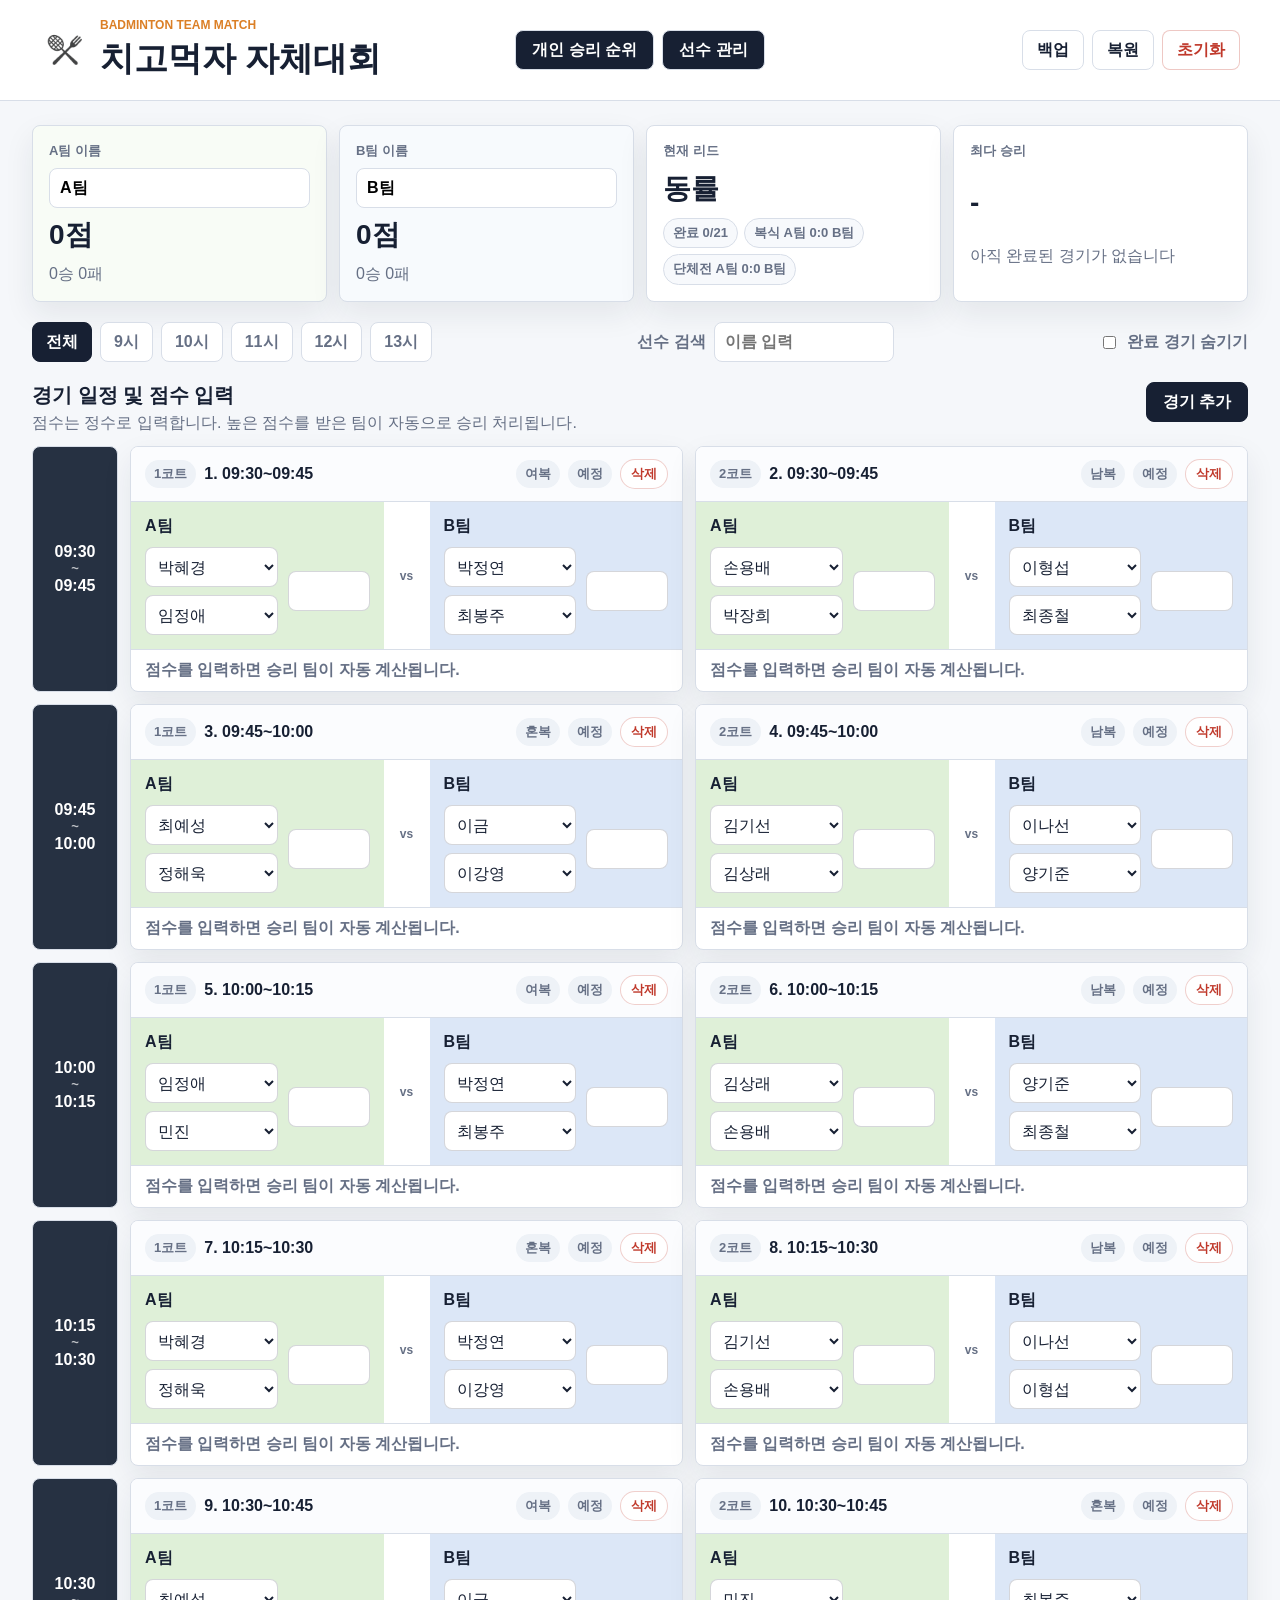
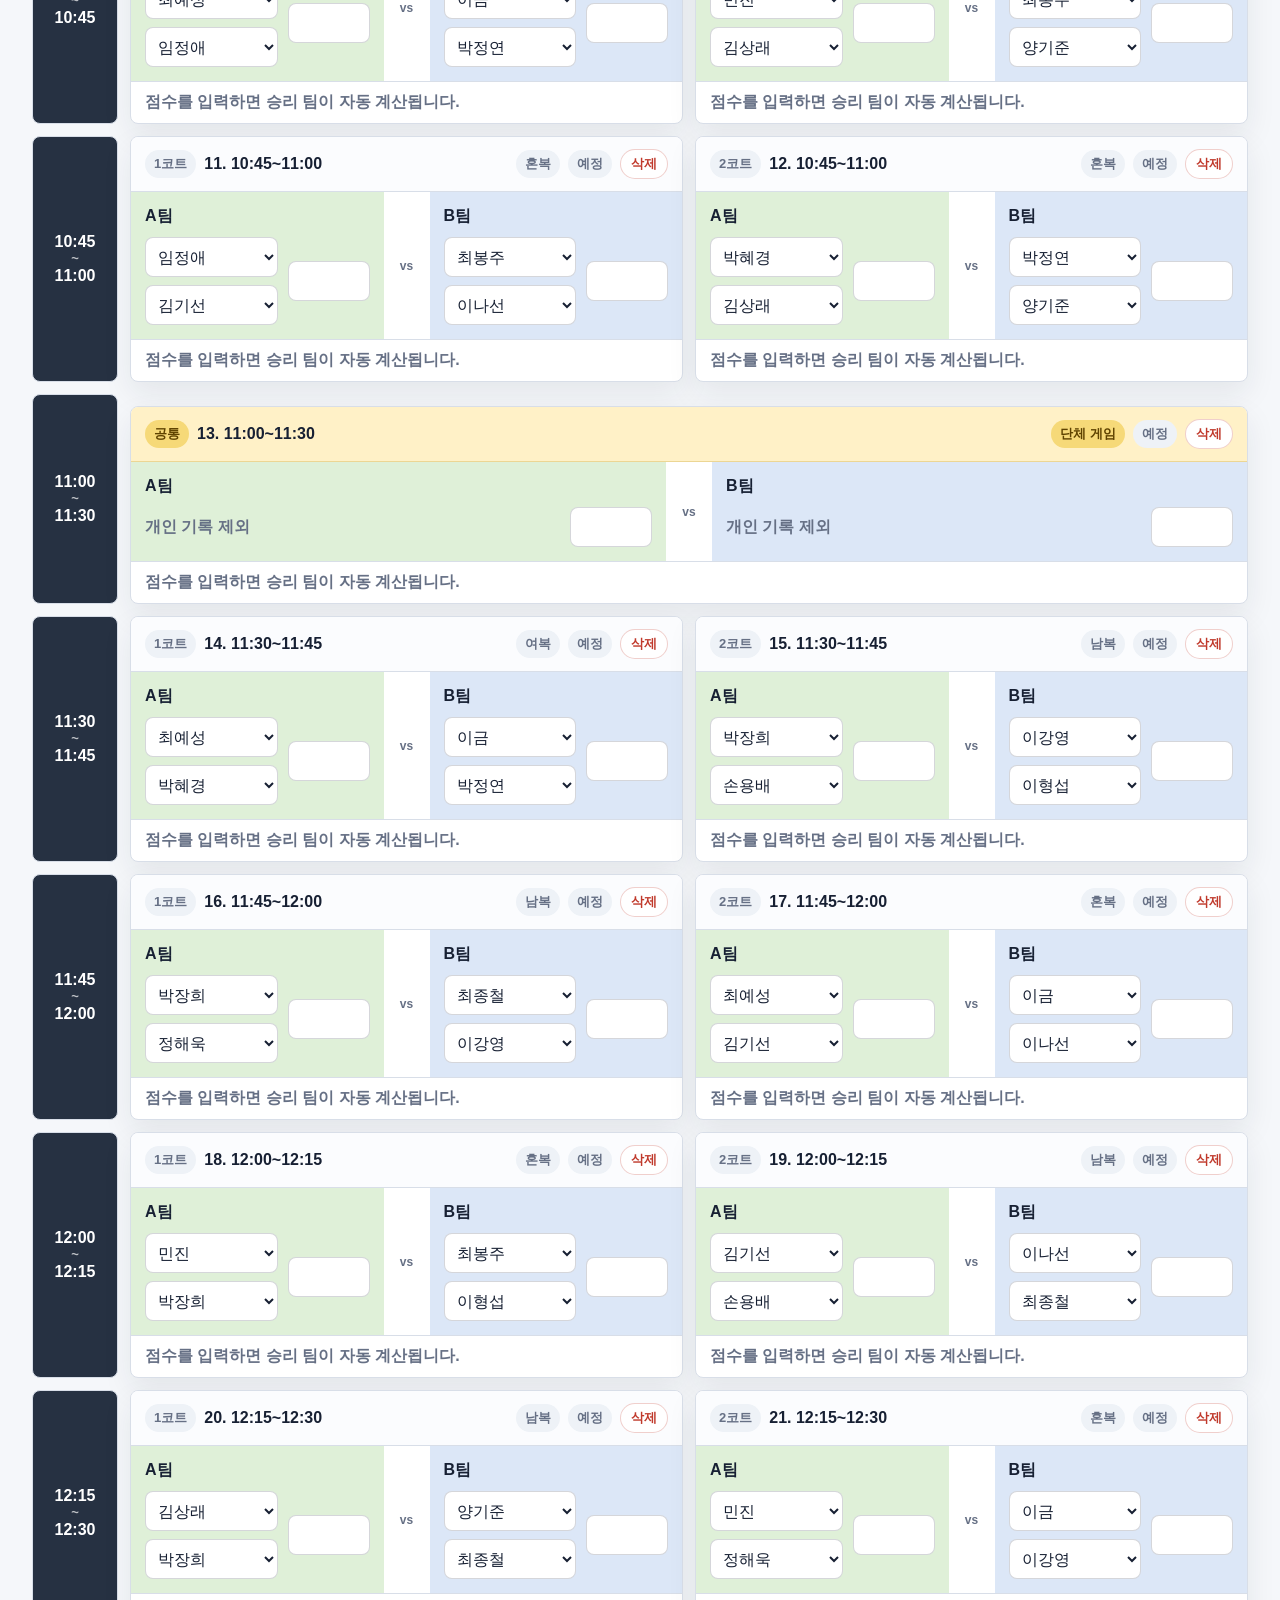
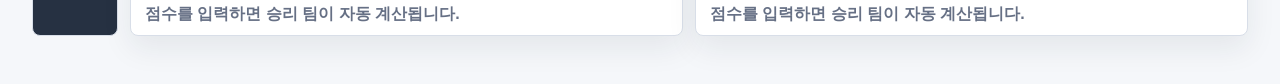
==== commit 69226a18: "대진표 수정 및 출전수 표시" ====
--- a/index.html
+++ b/index.html
@@ -4,7 +4,7 @@
     <meta charset="UTF-8" />
     <meta name="viewport" content="width=device-width, initial-scale=1.0" />
     <title>치고먹자 자체대회</title>
-    <link rel="stylesheet" href="./styles.css?v=20260619-2" />
+    <link rel="stylesheet" href="./styles.css?v=20260620-3" />
   </head>
   <body>
     <header class="app-header">
@@ -255,6 +255,6 @@
       </article>
     </template>
 
-    <script src="./app.js?v=20260619-2"></script>
+    <script src="./app.js?v=20260620-1"></script>
   </body>
 </html>
--- a/styles.css
+++ b/styles.css
@@ -400,6 +400,17 @@
   background: #fbfcfe;
 }
 
+.team-game-card .match-meta {
+  border-bottom-color: #ecd694;
+  background: #fff1c7;
+}
+
+.team-game-card .match-id,
+.team-game-card .match-type {
+  background: #f6d978;
+  color: #5f4300;
+}
+
 .match-id,
 .match-type,
 .match-status {
@@ -463,8 +474,24 @@
 }
 
 .team-label {
+  display: flex;
+  align-items: center;
+  justify-content: space-between;
+  gap: 12px;
   grid-column: 1 / -1;
   font-weight: 900;
+}
+
+.winner-a .team-a-side .team-label::after,
+.winner-b .team-b-side .team-label::after {
+  content: "";
+  width: 34px;
+  height: 34px;
+  flex: 0 0 auto;
+  border: 2px solid rgba(219, 127, 38, 0.72);
+  border-radius: 50%;
+  background: #fff url("./assets/chigomeokja.png") center / 78% auto no-repeat;
+  box-shadow: 0 6px 14px rgba(123, 74, 25, 0.22);
 }
 
 .player-selects {
